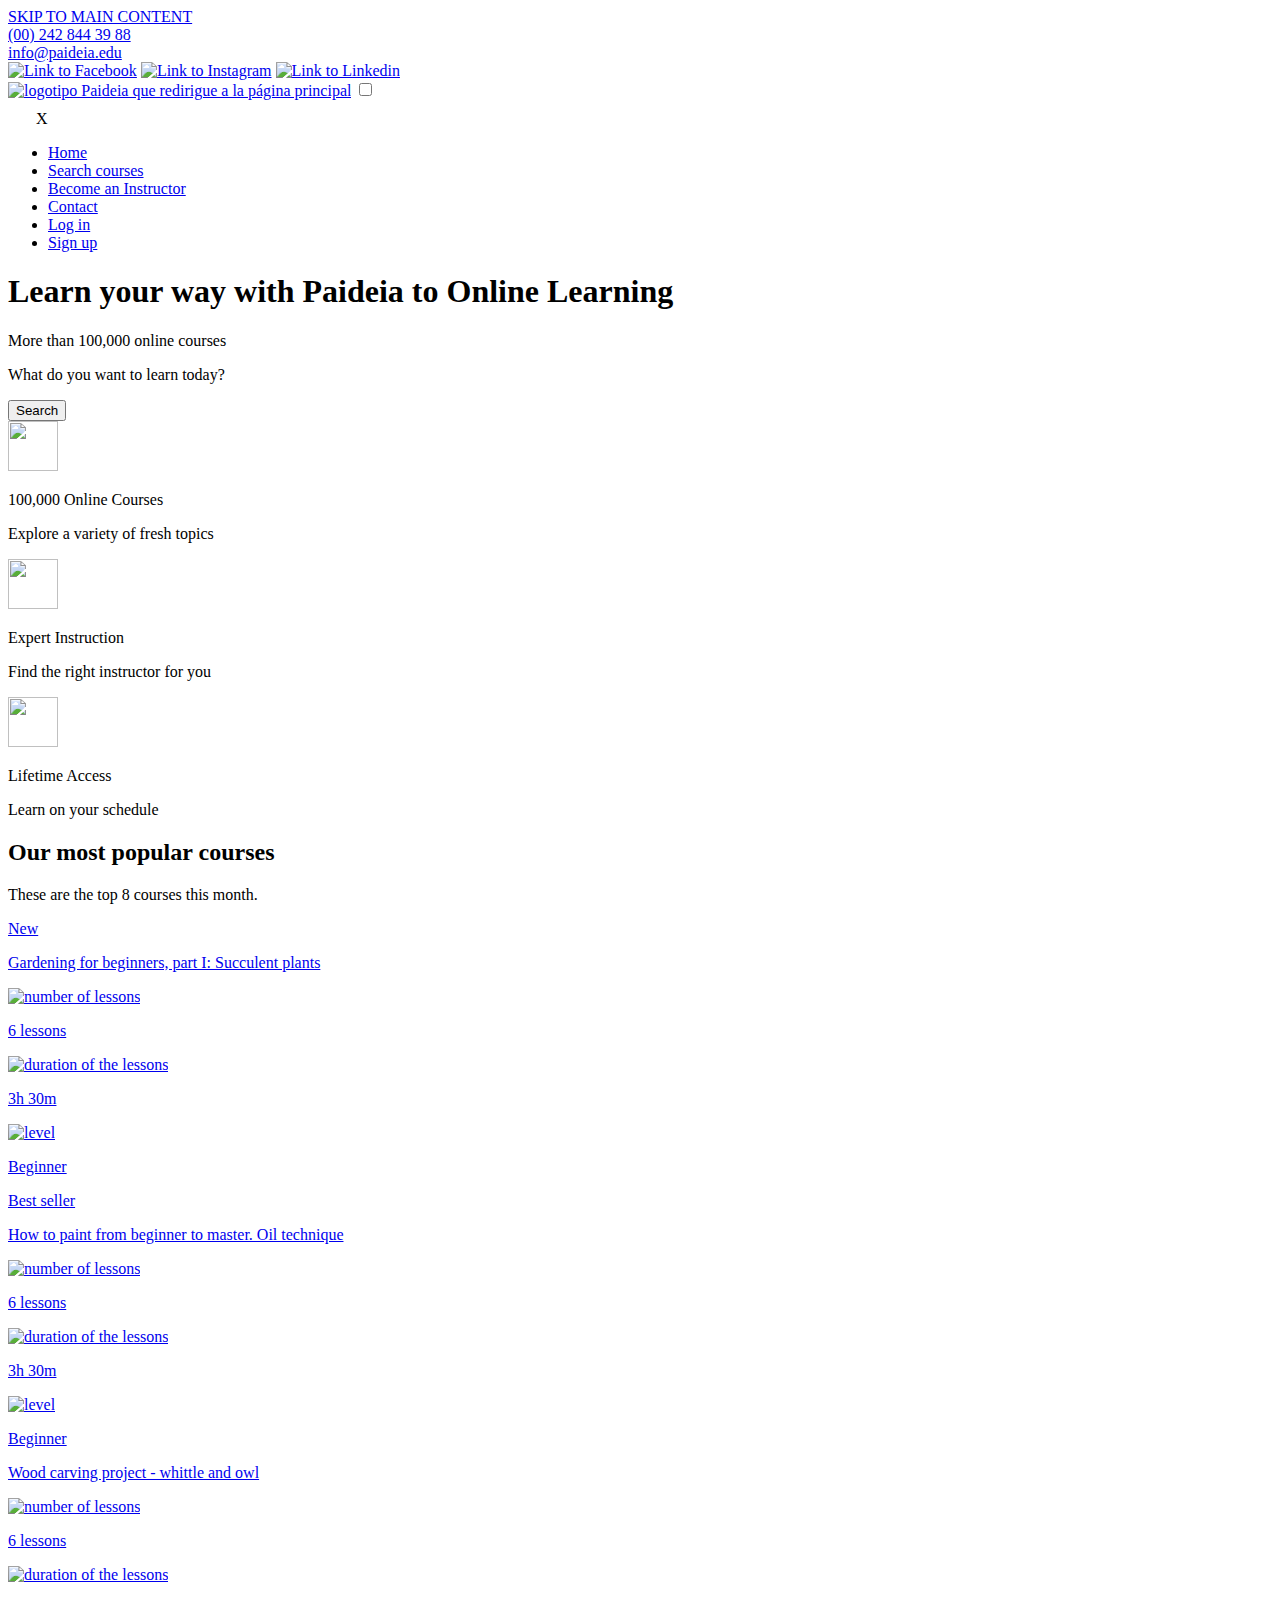
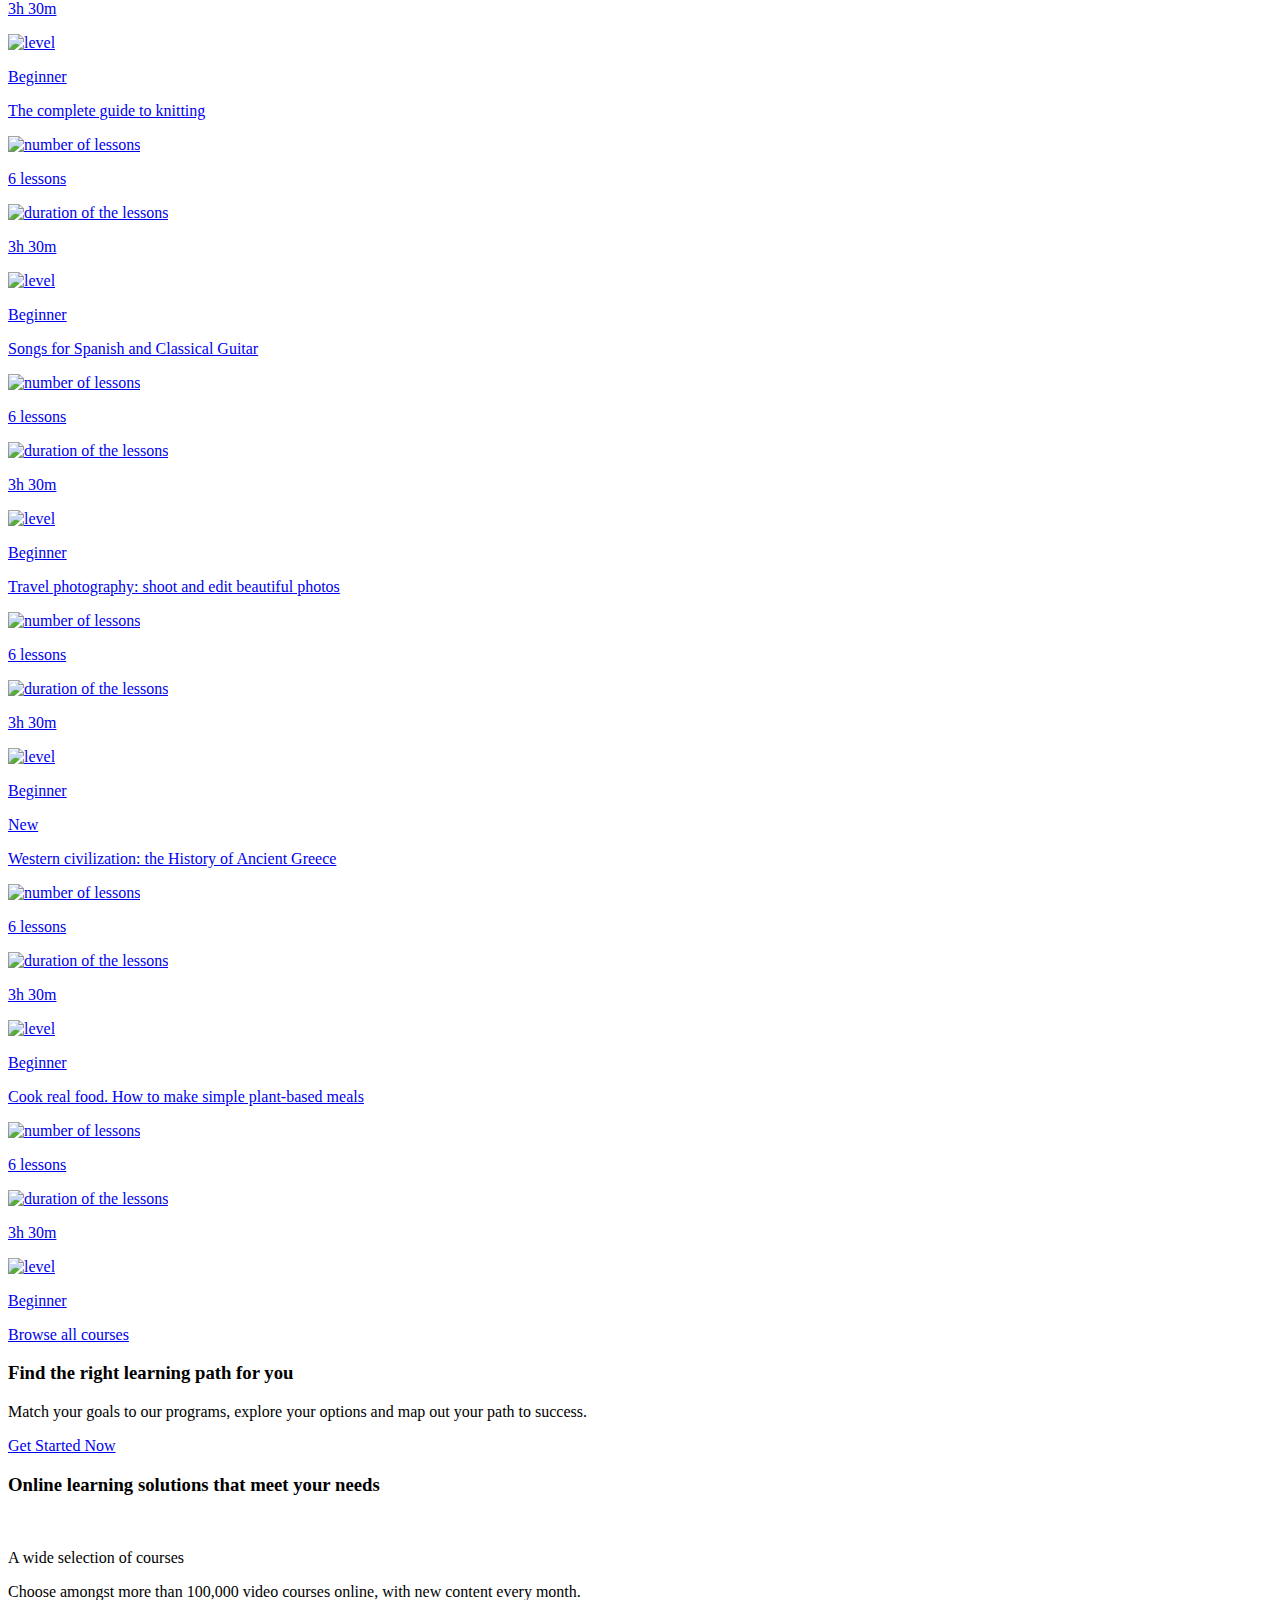
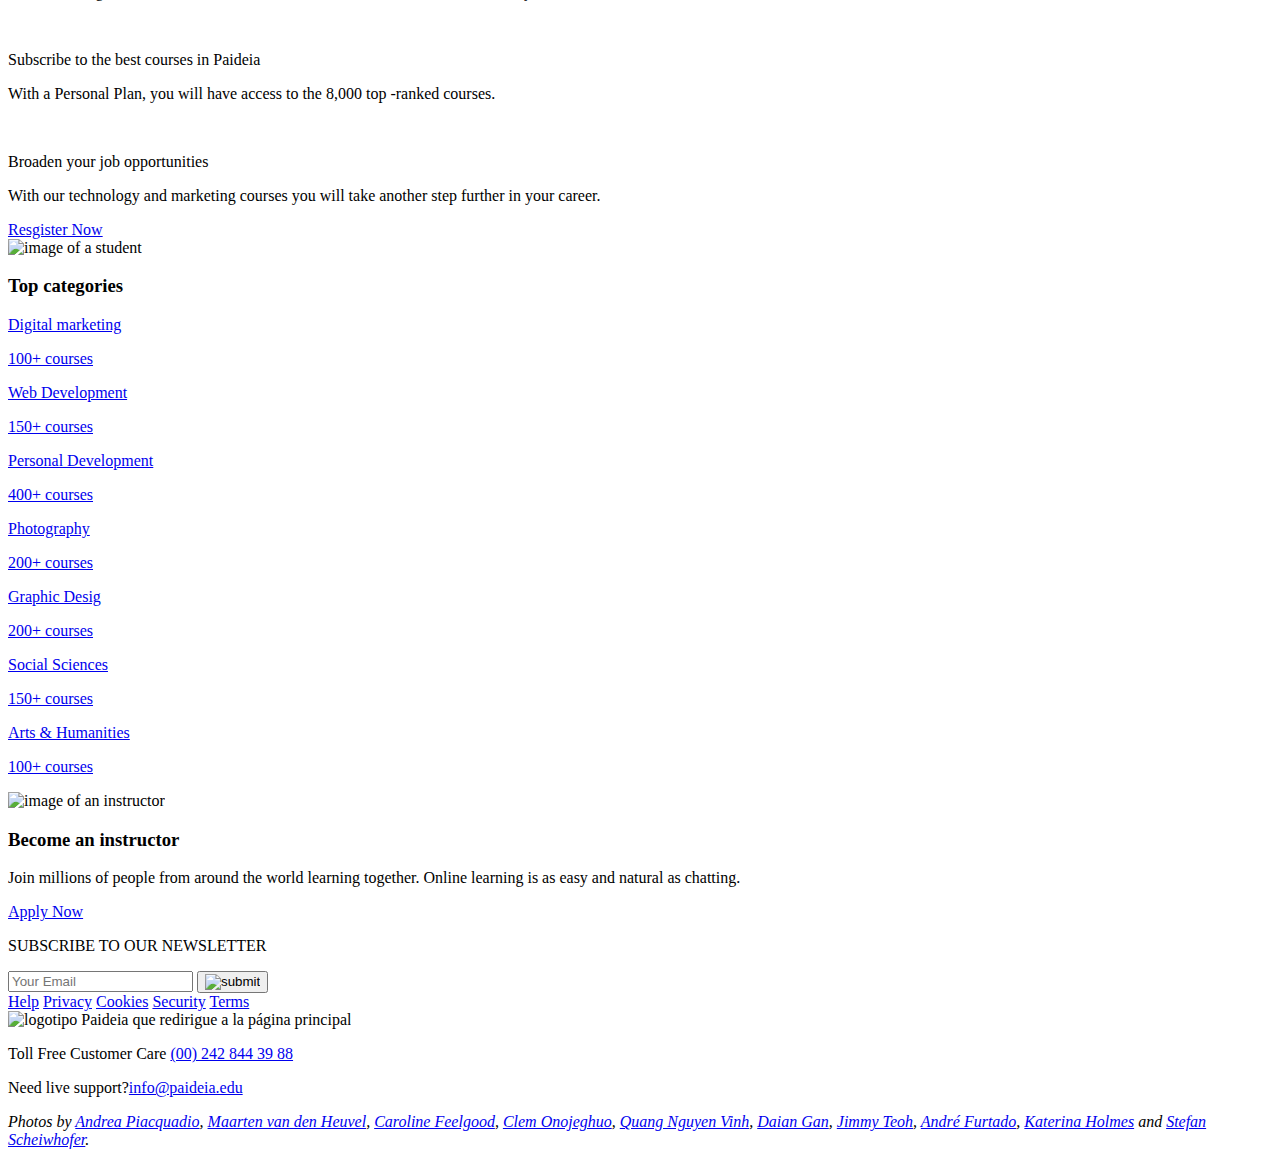
==== index.html @ e2b02cde "Update and rename README.md to index.html" ====
<!DOCTYPE html>
<html lang="en">
<head>
    <meta charset="UTF-8">
    <meta name="viewport" content="width=device-width, initial-scale=1.0">
    <title>Paideia - Online Learning</title>
    <meta name="description" content="Main page of the Paideia website specialized in online learning">
    <meta name="author" content="Edurne Marco García">
    <link rel="preconnect" href="https://fonts.googleapis.com">
    <link rel="preconnect" href="https://fonts.gstatic.com" crossorigin>
    <link href="https://fonts.googleapis.com/css2?family=Montserrat:wght@100..900&display=swap" rel="stylesheet">
    <link rel="preconnect" href="https://fonts.googleapis.com">
    <link rel="preconnect" href="https://fonts.gstatic.com" crossorigin>
    <link href="https://fonts.googleapis.com/css2?family=Satisfy&display=swap" rel="stylesheet">
    <link rel="stylesheet" href="css/estilos.css">
    <link rel="shortcut icon" href="img/favicon.png" type="image/png">
</head>
<body>
    <a class="sr" href="#main">SKIP TO MAIN CONTENT</a>
    <header>
        <div class="contacto">
            <div class="content">
                <div class="datos-contacto">
                    <div class="telefono">
                        <a href="tel:(00)2428443988">(00) 242 844 39 88</a>
                    </div>
                    <div class="email">
                        <a href=mailto:info@paideia.edu>info@paideia.edu</a>
                    </div>
                </div>
                <div class="redes-sociales">
                    <a href="https://www.facebook.com/paideia" target="_blank"><img src="img/facebook.svg" alt="Link to Facebook" style="width:15px;height:15px;"></a>
                    <a href="https://www.instagram.com/@paideia" target="_blank"><img src="img/instagram.svg" alt="Link to Instagram" style="width:15px;height:15px;"></a>
                    <a href=" https://www.linkedin.com/paideia" target="_blank"><img src="img/linkedin.svg" alt="Link to Linkedin" style="width:15px;height:15px;"></a>
                </div>
            </div>
        </div>
        <div class="content">  
            <div class="logo-menu">
                <a href="index.html"><img src="img/logo-paideia.svg" height="100" width="150" alt="logotipo Paideia que redirigue a la página principal"></a>
                <input aria-hidden="true" type="checkbox" id="menustate">
                <nav>
                    <label for="menustate" aria-hidden="true">
                        <span class="open" title="open menu">
                            <a role="button" class="open" href="#menustate">
                                <span></span>
                            </a>
                            <svg width="24px" height="24px" viewBox="0 0 24 24" focusable="false" fill="white">
                                <path d="M21 11h-18c-0.6 0-1 0.4-1 1s0.4 1 1 1h18c0.6 0 1-0.4 1-1s-0.4-1-1-1z"></path>
                                <path d="M3 7h18c0.6 0 1-0.4 1-1s-0.4-1-1-1h-18c-0.6 0-1 0.4-1 1s0.4 1 1 1z"></path>
                                <path d="M21 17h-18c-0.6 0-1 0.4-1 1s0.4 1 1 1h18c0.6 0 1-0.4 1-1s-0.4-1-1-1z"></path>
                            </svg>    
                        </span>
                        <span class="close" title="close menu">X</span>
                        <a role="button" class="close" href="#">
                            <span></span>
                        </a>
                    </label>
                    <ul>
                        <li class="current"><a href="index.html">Home</a></li>
                        <li class="menu"><a href="#">Search courses</a></li>
                        <li class="menu"><a href="become-an-instructor.html">Become an Instructor</a></li>
                        <li class="menu"><a href="contact.html">Contact</a></li>   
                        <li class="menu"><a href="#">Log in</a></li>
                        <li class="sign"><a href="#">Sign up</a></li>
                    </ul>
                </nav>
            </div>
            <div class="header-elements">
                <div class="header-top">
                    <h1>Learn your way with Paideia to <span>Online Learning</span></h1>
                    <p>More than 100,000 online courses</p>
                    <div>
                        <div class="recuadro-busqueda">
                            <p>What do you want to learn today?</p>
                            <button type="submit">Search</button>
                        </div>
                    </div>
                </div>
                <div class="info">
                    <div class="elemento1">
                        <img src="img/online-training.svg" alt="" aria-hidden="true" width="50" height="50">
                        <p class="headline">100,000 Online Courses</p>
                        <p>Explore a variety of fresh topics</p>
                    </div>
                    <div class="elemento2">
                        <img src="img/teacher.svg" alt="" aria-hidden="true" width="50" height="50">
                        <p class="headline">Expert Instruction</p>
                        <p>Find the right instructor for you</p>
                    </div>
                    <div class="elemento3">
                        <img src="img/access.svg" alt="" aria-hidden="true" width="50" height="50">
                        <p class="headline">Lifetime Access</p>
                        <p>Learn on your schedule</p>
                    </div>
                </div>
            </div>
        </div>    
    </header>
    <main id="main">
        <section class="content">
            <h2> Our most popular courses</h2>
            <p> These are the top 8 courses this month.</p>
            <div class="cursos">
                <a href="#" title="link to the course's page"><div class="curso" >
                    <div class="superior" style="background-image: url(img/gardening.jpg)">
                        <span>New</span>
                    </div>
                    
                    <div class="inferior">
                        <p class="tituloCurso">
                            Gardening for beginners, part I: Succulent plants
                        </p>
                        <div class="datosCurso">
                            <img src="img/lessons.svg" alt="number of lessons" width="10" height="10">
                            <p>
                            6 lessons</p>
                            <img src="img/duration.svg" alt="duration of the lessons" width="10" height="10">
                            <p>
                            3h 30m</p>
                            <img src="img/level.svg" alt="level" width="10" height="10">
                            <p>
                            Beginner</p>
                        </div>
                    </div>
                </div></a>
                <a href="#" title="link to the course's page"><div class="curso" >
                    <div class="superior" style="background-image: url(img/painting.jpg)">
                        <span class="best">Best seller</span>
                    </div>
                    <div class="inferior">
                        <p class="tituloCurso">
                            How to paint from beginner to master. Oil technique 
                        </p>
                        <div class="datosCurso">
                            <img src="img/lessons.svg" alt="number of lessons" width="10" height="10">
                            <p>
                            6 lessons</p>
                            <img src="img/duration.svg" alt="duration of the lessons" width="10" height="10">
                            <p>
                            3h 30m</p>
                            <img src="img/level.svg" alt="level" width="10" height="10">
                            <p>
                            Beginner</p>
                        </div>
                    </div>
                </div></a>
                <a href="#" title="link to the course's page"><div class="curso" >
                    <div class="superior" style="background-image: url(img/wood-carving.jpg)">
                    </div>
                    <div class="inferior">
                        <p class="tituloCurso">
                            Wood carving project - whittle and owl
                        </p>
                        <div class="datosCurso">
                            <img src="img/lessons.svg" alt="number of lessons" width="10" height="10">
                            <p>
                            6 lessons</p>
                            <img src="img/duration.svg" alt="duration of the lessons" width="10" height="10">
                            <p>
                            3h 30m</p>
                            <img src="img/level.svg" alt="level" width="10" height="10">
                            <p>
                            Beginner</p>
                        </div>
                    </div>
                </div></a>
                <a href="#" title="link to the course's page"><div class="curso" >
                    <div class="superior" style="background-image: url(img/knitting.jpg)">
                    </div>
                    <div class="inferior">
                        <p class="tituloCurso">
                            The complete guide to knitting
                        </p>
                        <div class="datosCurso">
                            <img src="img/lessons.svg" alt="number of lessons" width="10" height="10">
                            <p>
                            6 lessons</p>
                            <img src="img/duration.svg" alt="duration of the lessons" width="10" height="10">
                            <p>
                            3h 30m</p>
                            <img src="img/level.svg" alt="level" width="10" height="10">
                            <p>
                            Beginner</p>
                        </div>
                    </div>
                </div></a>
                <a href="#" title="link to the course's page"><div class="curso" >
                    <div class="superior" style="background-image: url(img/guitar.jpg)">
                    </div>
                    <div class="inferior">
                        <p class="tituloCurso">
                            Songs for Spanish and Classical Guitar
                        </p>
                        <div class="datosCurso">
                            <img src="img/lessons.svg" alt="number of lessons" width="10" height="10">
                            <p>
                            6 lessons</p>
                            <img src="img/duration.svg" alt="duration of the lessons" width="10" height="10">
                            <p>
                            3h 30m</p>
                            <img src="img/level.svg" alt="level" width="10" height="10">
                            <p>
                            Beginner</p>
                        </div>
                    </div>
                </div></a>
                <a href="#" title="link to the course's page"><div class="curso" >
                    <div class="superior" style="background-image: url(img/photography.jpg)">
                    </div>
                    <div class="inferior">
                        <p class="tituloCurso">
                            Travel photography: shoot and edit beautiful photos
                        </p>
                        <div class="datosCurso">
                            <img src="img/lessons.svg" alt="number of lessons" width="10" height="10">
                            <p>
                            6 lessons</p>
                            <img src="img/duration.svg" alt="duration of the lessons" width="10" height="10">
                            <p>
                            3h 30m</p>
                            <img src="img/level.svg" alt="level" width="10" height="10">
                            <p>
                            Beginner</p>
                        </div>
                    </div>
                </div></a>
                <a href="#" title="link to the course's page"><div class="curso" >
                    <div class="superior" style="background-image: url(img/ancient-history.jpg)">
                        <span>New</span>
                    </div>
                    <div class="inferior">
                        <p class="tituloCurso">
                            Western civilization: the History of Ancient Greece
                        </p>
                        <div class="datosCurso">
                            <img src="img/lessons.svg" alt="number of lessons" width="10" height="10">
                            <p>
                            6 lessons</p>
                            <img src="img/duration.svg" alt="duration of the lessons" width="10" height="10">
                            <p>
                            3h 30m</p>
                            <img src="img/level.svg" alt="level" width="10" height="10">
                            <p>
                            Beginner</p>
                        </div>
                    </div>
                </div></a>
                <a href="#" title="link to the course's page"><div class="curso" >
                    <div class="superior" style="background-image: url(img/healthy-cooking.jpg)">
                    </div>
                    <div class="inferior">
                        <p class="tituloCurso">
                            Cook real food. How to make simple plant-based meals
                        </p>
                        <div class="datosCurso">
                            <img src="img/lessons.svg" alt="number of lessons" width="10" height="10">
                            <p>
                            6 lessons</p>
                            <img src="img/duration.svg" alt="duration of the lessons" width="10" height="10">
                            <p>
                            3h 30m</p>
                            <img src="img/level.svg" alt="level" width="10" height="10">
                            <p>
                            Beginner</p>
                        </div>
                    </div>
                </div></a>
            </div>
            <div class="center">
                <a href="#">Browse all courses</a>
            </div>
        </section>
        <section class="section-texto">
            <div class="content texto-content">
                <h3>Find the right learning path for you</h3>
                <p>Match your goals to our programs, explore your options and map out your path to success.</p>
                <div class="center">
                    <a href="#">Get Started Now</a>
                </div>
            </div>
        </section>
        <section class="section-learning">
            <div class="content learning-content"> 
                <div class="izquierda">
                    <h3>Online learning solutions that meet your needs</h3>
                    <div class="textos">
                        <div class="elemento">
                            <div class="element1">
                                <img src="img/leadership.svg" alt="" aria-hidden="true">  
                            </div>
                            <div>
                                <p class="titulo">A wide selection of courses</p>
                                <p class="texto">Choose amongst more than 100,000 video courses online, with new content every month.</p>
                            </div>
                        </div>
                        <div class="elemento">
                            <div class="element2">
                                <img src="img/promotion.svg" alt="" aria-hidden="true">
                            </div>
                            <div>
                                <p class="titulo">Subscribe to the best courses in Paideia</p>
                                <p class="texto">With a Personal Plan, you will have access to the 8,000 top -ranked courses.</p>
                            </div>
                        </div>
                        <div class="elemento">
                            <div class="element3">
                                <img src="img/rocket.svg" alt="" aria-hidden="true"> 
                            </div>
                            <div>
                                <p class="titulo">Broaden your job opportunities</p>
                                <p class="texto">With our technology and marketing courses you will take another step further in your career.</p>
                            </div>
                        </div>
                    </div>
                    <div class="left">
                        <a href="#">Resgister Now</a>
                    </div>
                </div>
                <div class="derecha">
                    <img src="img/student.jpg" alt="image of a student" aria-hidden="true" width="520" height="600">
                </div>
            </div>
        </section>
        <section class="section-category">
            <div class="content category-content">
                <h3>Top categories</h3>
                <div class="categories">
                    <a href="#" title="link to the gategory's page" class="category">
                        <div>
                            <p class="title">Digital marketing</p>
                            <p>100+ courses</p>
                        </div>
                    </a>
                    <a href="#" title="link to the gategory's page" class="category">
                        <div>
                            <p class="title">Web Development</p>
                            <p>150+ courses</p>
                        </div>
                    </a>
                    <a href="#" title="link to the gategory's page" class="category big">
                        <div>
                            <p class="title">Personal Development</p>
                            <p>400+ courses</p>
                        </div>
                    </a>
                    <a href="#" title="link to the gategory's page" class="category">
                        <div>
                            <p class="title">Photography</p>
                            <p>200+ courses</p>
                        </div>
                    </a>
                    <a href="#" title="link to the gategory's page" class="category">
                        <div>
                            <p class="title">Graphic Desig</p>
                            <p>200+ courses</p>
                        </div>
                    </a>
                    <a href="#" title="link to the gategory's page" class="category">
                        <div>
                            <p class="title">Social Sciences</p>
                            <p>150+ courses</p>
                        </div>
                    </a>
                    <a href="#" title="link to the gategory's page" class="category">
                        <div>
                            <p class="title">Arts & Humanities</p>
                            <p>100+ courses</p>
                        </div>
                    </a>
            </div>
        </div>
        </section>
        <section class="section-instructor">
            <div class="content instructor-content">
                <div class="izquierda">
                    <img src="img/instructor.jpg" alt="image of an instructor" aria-hidden="true" width="520" height="375">
                </div>
                <div class="derecha">
                    <h3>Become an instructor</h3>
                    <p>Join millions of people from around the world learning together. Online learning is as easy and natural as chatting.</p>
                    <div class="right">
                        <a href="#">Apply Now</a>
                    </div>
                </div>
            </div>
        </section>
    </main>
    <footer>
        <div class="section-footer">
            <div class="content content-footer">
                <div class="footer-area">
                    <div class="suscribe">
                        <p>SUBSCRIBE TO OUR NEWSLETTER</p>
                        <form action="#" method="post">
                            <input type="email" class="email" placeholder="Your Email">
                            <button class="submit"><img src="img/arrow.-right.svg" title="submit"></button>
                        </form>
                        <div class="enlaces">
                            <a href="#">Help</a>
                            <a href="#">Privacy</a>
                            <a href="#">Cookies</a>
                            <a href="#">Security</a>
                            <a href="#">Terms</a>
                        </div>
                    </div>
                    <div class="logo">
                        <img src="img/logo-paideia.svg" height="50" width="150" alt="logotipo Paideia que redirigue a la página principal">
                        <p>Toll Free Customer Care <a href="tel:(00)2428443988">(00) 242 844 39 88</a></p>
                        <p>Need live support?<a href=mailto:info@paideia.edu>info@paideia.edu</a></p>
                    </div>
                </div>
                <div class="copyright">
                    <cite>Photos by <a href="https://www.pexels.com/es-es/foto/feliz-mujer-etnica-sentada-a-la-mesa-con-el-portatil-3769021/" target="_blank">Andrea Piacquadio</a>, 
                        <a href="https://www.pexels.com/es-es/foto/persona-sosteniendo-vegetales-en-rodajas-2284166/" target="_blank">Maarten van den Heuvel</a>, 
                        <a href="https://www.pexels.com/es-es/foto/foto-de-persona-sosteniendo-rollo-de-hilo-marron-3654772/" target="_blank">Caroline Feelgood</a>, 
                        <a href="https://www.pexels.com/es-es/foto/triturar-madera-marron-175709/" target="_blank">Clem Onojeghuo</a>, 
                        <a href="https://www.pexels.com/es-es/foto/plantas-suculentas-verdes-y-moradas-2132240/" target="_blank">Quang Nguyen Vinh</a>, 
                        <a href="https://www.pexels.com/es-es/foto/fotografia-de-foco-superficial-de-pincel-102127/" target="_blank">Daian Gan</a>, 
                        <a href="https://www.pexels.com/es-es/foto/templo-griego-antiguo-951531/" target="_blank">Jimmy Teoh</a>, 
                        <a href="https://www.pexels.com/es-es/foto/fotografia-de-enfoque-selectivo-de-mujer-sosteniendo-camara-reflex-digital-1264210/" target="_blank">André Furtado</a>, 
                        <a href="https://www.pexels.com/es-es/foto/hombre-en-chaqueta-de-traje-marron-con-anteojos-con-marco-negro-5212317/" target="_blank">Katerina Holmes</a> and 
                        <a href="https://www.pexels.com/es-es/foto/feliz-mujer-negra-usando-laptop-para-trabajo-en-linea-5905713/" target="_blank">Stefan Scheiwhofer</a>. 

                    </cite>
                </div>
            </div>
        </div>
    </footer>
</body>
</html>
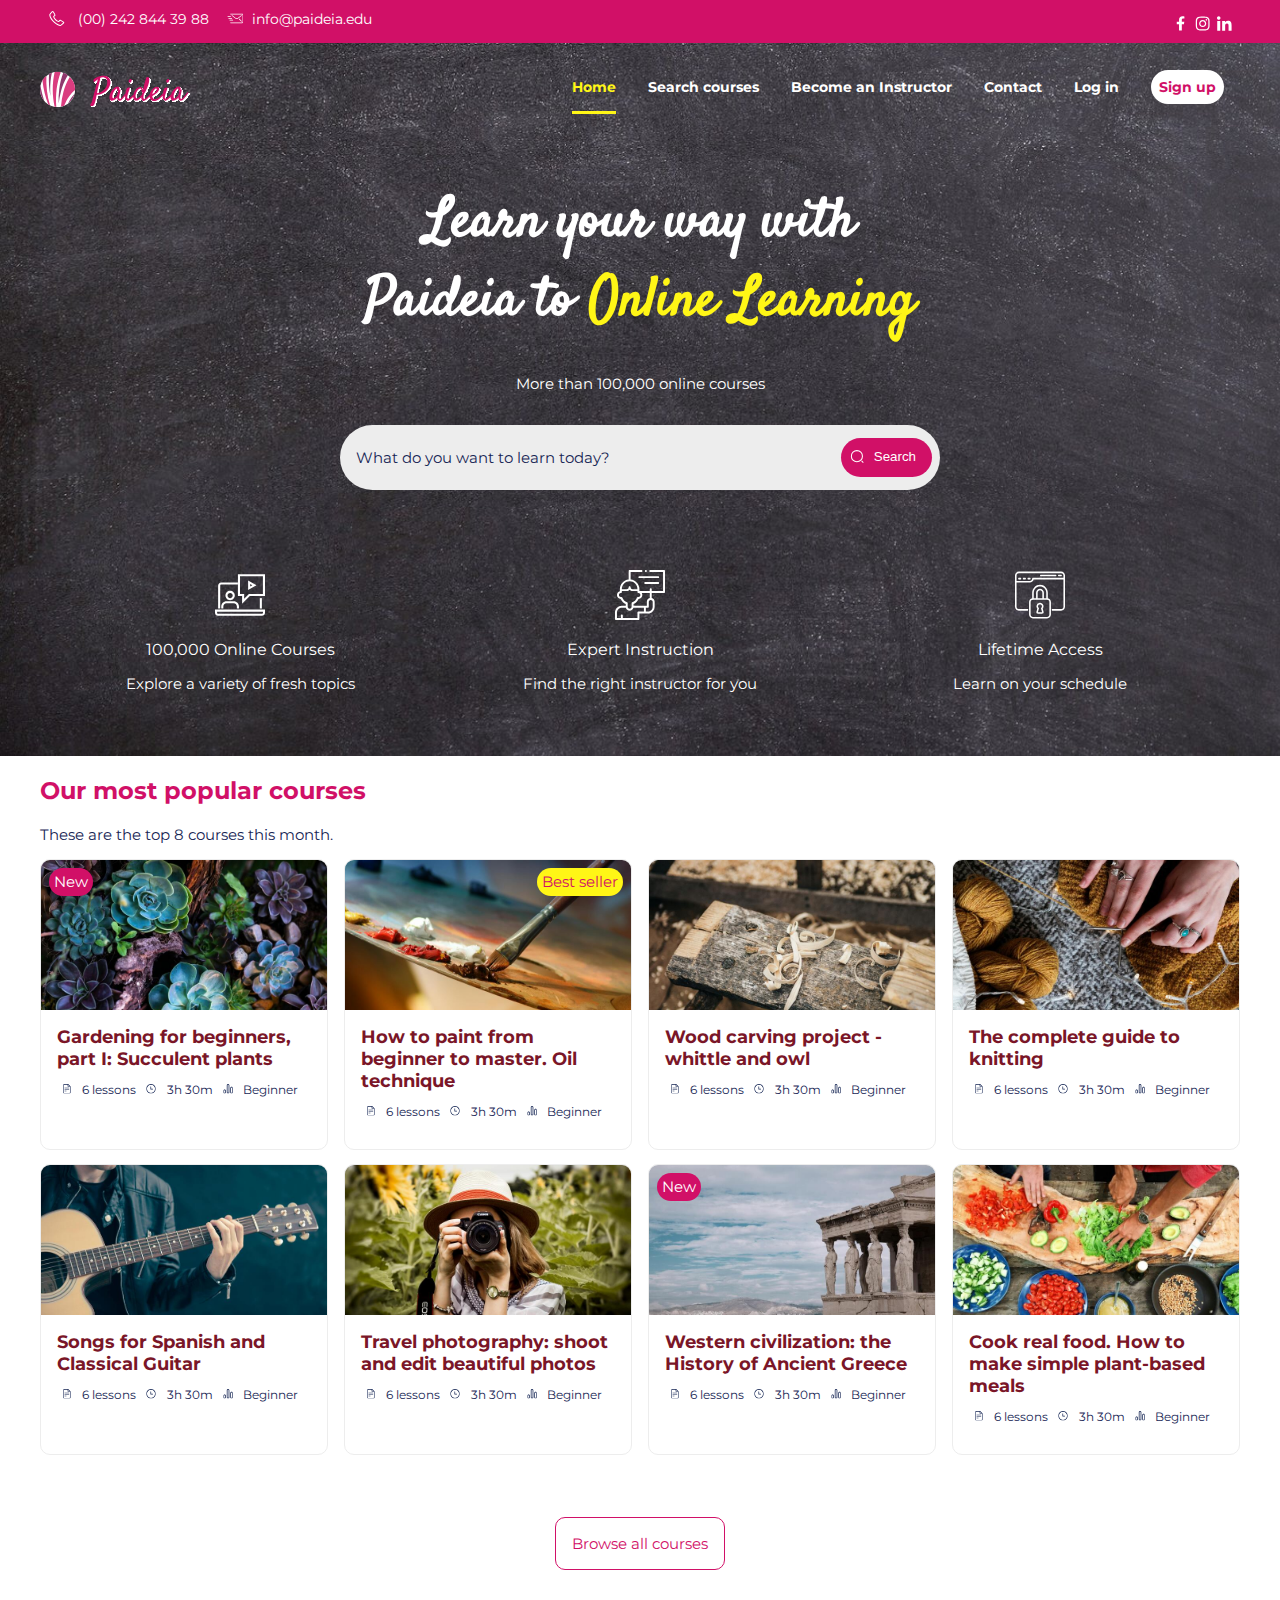
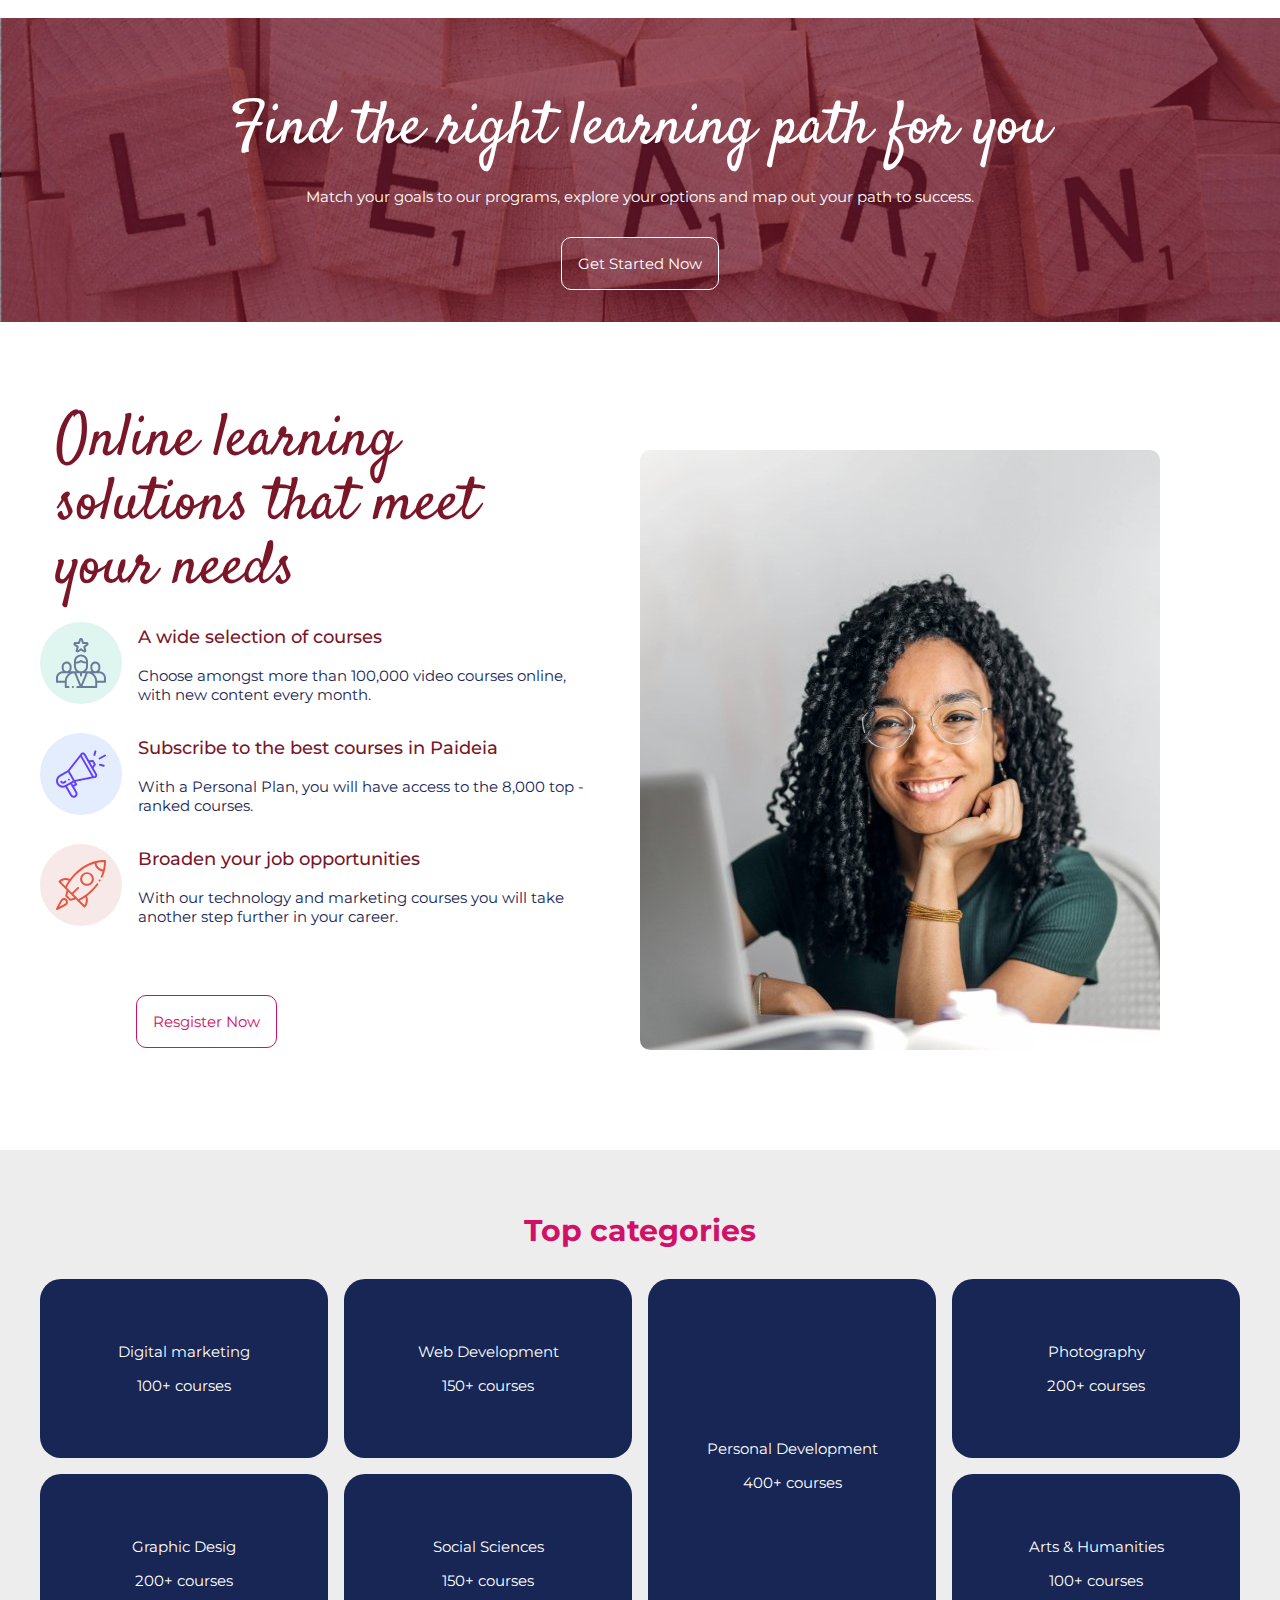
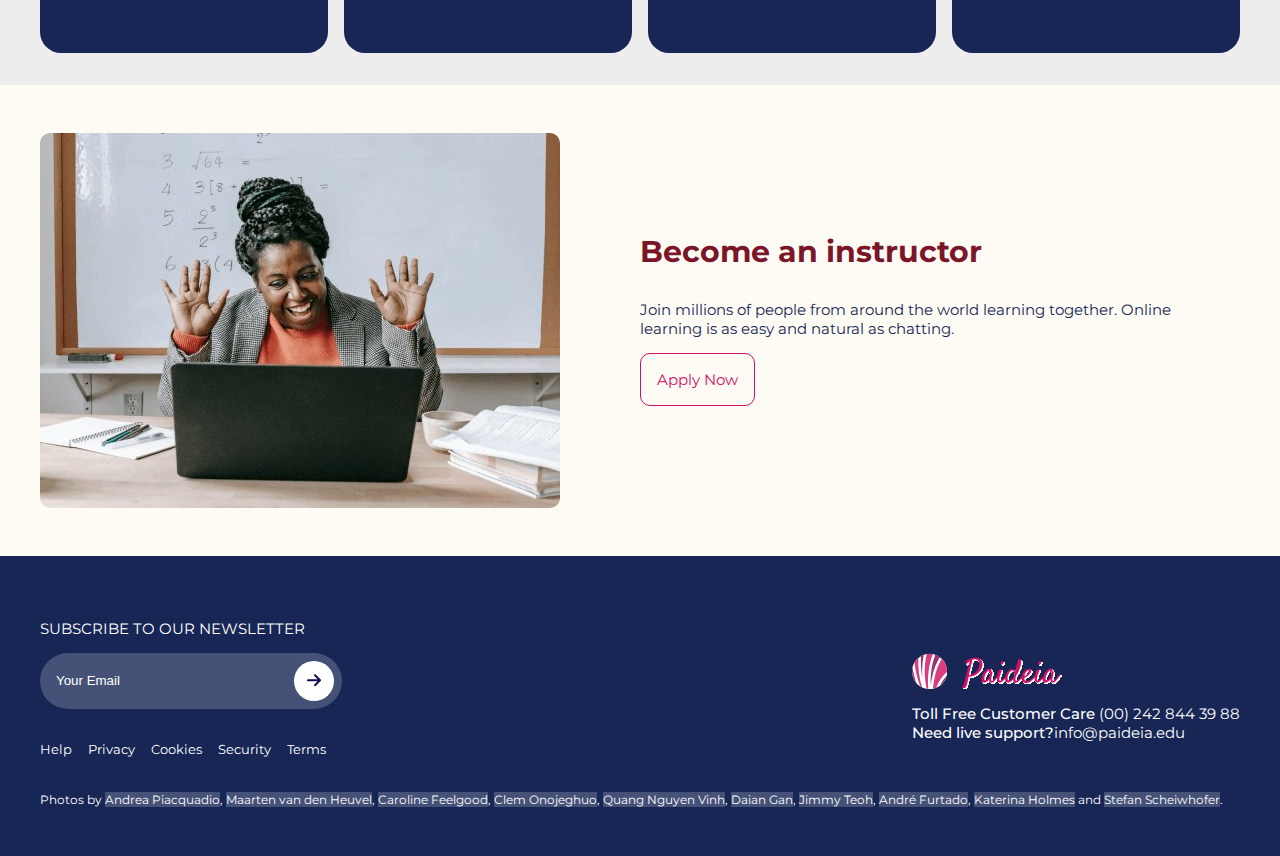
==== commit 1bfcc25c: "Update index.html" ====
--- a/index.html
+++ b/index.html
@@ -29,9 +29,9 @@
                     </div>
                 </div>
                 <div class="redes-sociales">
-                    <a href="https://www.facebook.com/paideia" target="_blank"><img src="img/facebook.svg" alt="Link to Facebook" style="width:15px;height:15px;"></a>
-                    <a href="https://www.instagram.com/@paideia" target="_blank"><img src="img/instagram.svg" alt="Link to Instagram" style="width:15px;height:15px;"></a>
-                    <a href=" https://www.linkedin.com/paideia" target="_blank"><img src="img/linkedin.svg" alt="Link to Linkedin" style="width:15px;height:15px;"></a>
+                    <a href="https://www.facebook.com/paideia" target="_blank"><img src="img/facebook.svg" alt="Link to Facebook" width="15" height="15"></a>
+                    <a href="https://www.instagram.com/@paideia" target="_blank"><img src="img/instagram.svg" alt="Link to Instagram" width="15" height="15"></a>
+                    <a href=" https://www.linkedin.com/paideia" target="_blank"><img src="img/linkedin.svg" alt="Link to Linkedin" width="15" height="15"></a>
                 </div>
             </div>
         </div>
--- a/css/estilos.css
+++ b/css/estilos.css
@@ -0,0 +1,1145 @@
+/* Edurne Marco Garcia */
+
+/* Montserrat typography */
+
+.montserrat-regular {
+  font-family: "Montserrat", sans-serif;
+  font-weight: 400;
+  font-style: normal;
+}
+.montserrat-semibold {
+    font-family: "Montserrat", sans-serif;
+    font-weight: 500;
+    font-style: normal;
+}
+.montserrat-bold {
+    font-family: "Montserrat", sans-serif;
+    font-weight: 700;
+    font-style: normal;
+}
+
+/* Satisfy typography */
+
+.satisfy-regular {
+    font-family: "Satisfy", cursive;
+    font-weight: 400;
+    font-style: normal;
+  }
+
+/* General styles */
+
+
+body {
+    font-family: "Montserrat", Arial, Helvetica, sans-serif;
+    font-size: 15px;
+    font-weight: 400;
+    width: 100%;
+    margin: 0;
+    color: #172655;
+} 
+
+/* Mobile styles */
+
+/* INDEX */
+
+/* Header */
+.sr {
+    position:absolute;
+    height:1px;    
+    width:1px;    
+    overflow:hidden;    
+    clip:rect(1px, 1px, 1px, 1px);
+}
+.sr:focus {
+    height:auto;
+    border: 1px solid white;
+    border:10px solid #182454;
+    width:15rem;
+    text-align:center;
+    bottom:15rem;  
+    left:50%;
+    transform: translateX(-50%);
+    background-color:#D11067;
+    color:white;
+    padding:1rem 3rem;
+    font-size:1.1rem;
+    display:block;
+    overflow:visible;
+    clip:auto;
+    z-index:10;
+}
+
+.telefono:before {
+    content: url("../img/phone.svg");
+    transform: scale(0.8);
+    padding-right: 0.5rem;
+    display: inline-block;
+    vertical-align: middle;
+}
+.email:before{
+    content: url("../img/mail.svg");
+    transform: scale(0.8);
+    padding-right: 0.2rem;
+    display: inline-block;
+    vertical-align: middle;
+}
+.contacto {
+    background-color: #D11067;
+    display: flex;
+    text-align: center;
+    margin: auto;
+    padding: 0.5rem;
+}
+.datos-contacto{
+    display: inline-flex;
+    gap: 1rem;
+}
+.datos-contacto a{
+    font-size: 14px;
+}
+#menustate, nav ul, nav .close {
+    display: none;
+}
+:is(#menustate:checked, #menustate:target) ~ nav {
+    display: flex;
+    flex-direction: row-reverse;
+    justify-content: space-between;
+    background-color: black;
+    height: 100vh;
+    color: white;
+    position: absolute;
+    left: 0;
+    top: 0;
+    right: 0;
+    text-align: left;
+    padding-top: 5rem;
+    padding-inline: 2rem;
+    z-index: 1;
+}
+:is(#menustate:checked, #menustate:target) ~ nav :is(.close){
+    display: block;
+    font-size: 30px;
+}
+:is(#menustate:checked, #menustate:target) ~ nav :is(ul){
+    display: block;
+}
+:is(#menustate:checked, #menustate:target) ~ nav .open{
+    display: none;
+}
+nav li a:hover{
+    color:#FFF616;
+}
+nav ul{
+    list-style-type: none;
+    line-height: 2rem;
+    margin-top: 0;
+}
+nav li{
+    font-weight: 500;
+}
+a{
+    color: white;
+    text-decoration: none;
+}
+header{
+    background-image: url("../img/blackboard.jpg");
+    background-repeat: no-repeat;
+    background-size: cover;
+    min-width: 100px;
+    min-height: 50px;
+    color: white;
+}
+.content{
+    width:94%;
+    max-width:1200px;
+    margin:0 auto;
+}
+.logo-menu{
+    display: flex;
+    justify-content: space-between;
+    align-items: center;
+}
+.redes-sociales a{
+    padding: 0.1rem;
+}
+nav{
+    font-size: 1rem;
+    color: white;
+    text-align: right;
+}
+.header-elements{
+    align-items: center;
+    text-align: center;
+}
+h1{
+    font-family: "Satisfy";
+    margin-bottom: 2rem;
+    font-size:45px;
+}
+h1 span{
+    color:#FFF616
+}
+.recuadro-busqueda{
+    background-color: #EDEDED;
+    border-radius: 35px;
+    flex: 0 0 100%;
+    display: flex;
+    justify-content: space-between;
+    color: #172655;
+    align-items: center;
+    padding: 0.5rem 0rem 0.5rem 1rem;
+    margin-top: 2rem;
+    margin-bottom: 3rem;
+}
+.header-top {
+    max-width: 600px;
+    margin: 0 auto;
+}
+.recuadro-busqueda button{
+    background-color: #D11067;
+    border-radius: 21px;
+    padding: 0.5rem 1rem 0.5rem 0.3rem;
+    color: white;
+    border:none;
+    box-shadow: none;
+    position: relative;
+    right:8px;
+}
+.recuadro-busqueda button:hover {
+    background-color: #172655;
+}
+
+.recuadro-busqueda button:before{
+    content: url("../img/search.svg");
+    transform: scale(0.7);
+    padding-right: 0.5rem;
+    color: white;
+    display: inline-block;
+    vertical-align: middle;
+}
+.info{
+    display: flex;
+    flex-wrap: wrap;
+    align-items: center;
+    justify-content: space-around;
+    margin-top: 5rem;   
+}
+.elemento1, .elemento2, .elemento3 {
+    flex: 1 200px;
+    margin-bottom: 3rem;
+}
+.headline {
+    font-size: 1rem;
+    margin-bottom: 0.8rem;
+}
+
+/* Courses */
+h2{
+    font-size: 1.5rem;
+    color: #D11067;
+}
+.cursos{
+    display: grid;
+    grid-template-columns: 1fr;
+    grid-template-rows: repeat(7, 1fr);
+    grid-column-gap: 16px;
+    grid-row-gap: 16px;
+    align-items: center;
+    margin-bottom: 3rem;
+}
+.cursos a{
+    height: 100%;
+}
+.curso{
+    border-radius: 10px;
+    border:  #EDEDED solid 0.2px;
+    overflow: hidden;
+    height: 100%;
+}
+.curso:hover{
+    border:#172655 solid 0.2px;
+    box-shadow: 3px 3px 5px rgba(0,0,0,0.5);
+    transform: scale(1.1);
+}
+.superior {
+    background-size: cover;
+    min-height: 150px;
+    position: relative;
+    background-repeat: no-repeat;
+}
+.superior span {
+    background-color: #D11067;
+    border-radius: 21px;
+    color: white;
+    padding: 0.3rem;
+    position: absolute;
+    left: 0.5rem;
+    top: 0.5rem;
+}
+.superior span.best {
+    background-color: #FFF616;
+    border-radius: 21px;
+    color: #D11067;
+    padding: 0.3rem;
+    position: absolute;
+    margin-right: 0;
+    top: 0.5rem;
+    right: 0.5rem;
+    left: auto;
+}
+.inferior{
+    color: #172655;
+    padding: 1rem;
+}
+.tituloCurso{
+    margin-bottom: 0;
+    font-size: 18px;
+    color: #7A1628;
+    font-weight: 700;
+    margin: 0;
+}
+.datosCurso{
+    display: flex;
+    justify-content: space-around;
+    padding-right: 0.5rem;
+    align-items: center;
+    font-size: 12px;
+}
+.center{
+    text-align: center;
+    display: flex;
+    justify-content: center;
+
+} 
+.center a, .left a, .right a, .apply a{
+    color:  #D11067;
+    background-color: transparent;
+    border:  #D11067 solid 0.2px;
+    margin: auto;
+    padding: 1rem;
+    border-radius: 10px;
+    margin-top: 1rem;
+}
+.center a:hover, .left a:hover, .right a:hover, .apply a:hover{
+    background-color:  #D11067;
+    color:  white;
+} 
+
+/* Learning path */
+
+.section-texto {
+    background-image: url("../img/learn-path.jpg");
+    background-size: cover;
+    background-repeat: no-repeat;
+}
+.texto-content{
+    margin-top: 3rem;
+    padding-top: 0.5rem;
+    padding-bottom: 2rem;
+    text-align: center;
+    color: white
+} 
+.texto-content h3{
+    font-family: "Satisfy", cursive;
+    font-size: 40px;
+    margin-bottom: 0;
+    font-weight: 400;
+    color: white;
+}
+.texto-content a{
+    color:  white;
+    background-color: transparent;
+    border:  white solid 0.2px;
+}
+.texto-content a:hover {
+    color:#FFF616;
+    border:#FFF616 solid 0.2px;
+    background-color: transparent;    
+}
+
+/* Learning */
+.learning-content{
+    display: flex;
+    flex-direction: column;
+}
+.learning-content .izquierda .elemento{
+    display: flex;
+    flex-direction: row;
+}
+.elemento img{
+    align-items: center;
+}
+.element1{
+    background-color: #DEF5F0;
+    border-radius: 50%;
+    display: flex;
+    padding: 1rem;
+    margin-right: 1rem;
+    width: 50px;
+    height: 50px;
+}
+.element2{
+    background-color: #E3EDFD;
+    border-radius: 50%;
+    display: flex;
+    padding: 1rem;
+    margin-right: 1rem;
+    width: 50px;
+    height: 50px;
+}
+.element3{
+    background-color: #F7E9E7;
+    border-radius: 50%;
+    display: flex;
+    padding: 1rem;
+    margin-right: 1rem;
+    width: 50px;
+    height: 50px;
+}
+.learning-content{
+    padding-top: 5rem;
+}
+.izquierda {
+    display: flex;
+    flex-direction: column;
+    justify-content: space-evenly;
+    padding-bottom: 4rem;
+}
+.izquierda h3{
+    font-family: "Satisfy", cursive;
+    font-size: 40px;
+    margin-bottom: 0;
+    margin-top: 0;
+    color: #7A1628;
+    font-weight: 400;
+    line-height: 3rem;
+    margin-left: 1rem;
+}
+.learning-content .derecha{
+    align-self: center;
+}
+.derecha img {
+    border-radius: 10px;
+    max-width: 520px;
+    max-height: 600px;
+    width: 100%;
+    height: 100%;
+}
+.derecha {
+    object-fit: contain;
+    padding-bottom: 3rem;
+}
+p.titulo{
+    font-size: 18px;
+    color: #7A1628;
+    font-weight: 500;
+}
+.left {
+    margin-left: 6rem;
+    margin-top: 4rem;
+} 
+
+/* Categories */
+
+.section-category {
+    background-color: #EDEDED;
+    margin-top: 3rem;
+    padding-top: 2rem;
+    padding-bottom: 2rem;
+} 
+.category-content h3{
+    text-align: center;
+    color: #D11067;
+    font-size: 30px;
+}
+.category-content .categories{
+    display: grid;
+    grid-template-columns: 1fr;
+    grid-template-rows: repeat(7, 1fr);
+    grid-column-gap: 16px;
+    grid-row-gap: 16px;
+}
+.category-content .categories .category{
+    background-color:#172655;
+    color: white;
+    text-align: center;
+    padding: 3rem;
+    border-radius: 21px;
+    display: flex;
+    justify-content: center;
+    align-items: center;
+}
+.category-content .categories .category:hover {
+    background-color:#D11067;
+}
+.right {
+    margin-top: 2rem;
+}
+
+/* Become an instructor */
+.section-instructor {
+    background-color: #FEFBF4;
+}
+.instructor-content{
+    display: flex;
+    flex-direction: column;
+    align-items: center;
+}
+.instructor-content img {
+    border-radius: 10px;
+    max-width: 520px;
+    max-height: 375px;
+    width: 100%;
+    height: 100%;
+}
+.instructor-content .izquierda {
+    object-fit: contain;
+    padding-top: 3rem;
+    padding-bottom: 0;
+}
+.instructor-content h3{
+    font-size: 30px;
+    color: #7A1628;
+}
+.learning-content .izquierda .elemento{
+    display: flex;
+    flex-direction: row;
+    align-items: center;
+}
+
+/* Footer */
+.section-footer {
+    background-color:#172655;
+}
+.content-footer{
+    color: white;
+    padding-top: 3rem;
+    padding-bottom: 3rem;
+}
+.content-footer .footer-area{
+    display: flex;
+    flex-direction: column;
+    flex-flow: column-reverse;
+}
+.content-footer a{
+    color: white;
+    text-decoration: none;
+}
+.content-footer a:hover{
+    text-decoration: underline;
+}
+.content-footer form{
+    background-color: #FFFFFF33;
+    padding: .5rem;
+    border-radius: 40px;
+    display: flex;
+    justify-content: space-between;
+}
+.content-footer form input.email{
+    background-color: transparent;
+    border: none;
+    color: white;
+    margin: 0;
+}
+.content-footer form input.email:focus-visible{
+    outline: none;
+}
+.content-footer form input.email::placeholder{
+    color: white;
+}
+.content-footer form button{
+    background-color: white;
+    border: none;
+    border-radius: 50%;
+    width: 40px;
+    height: 40px;
+    padding-top: 0.2rem;
+}
+.content-footer form button:hover{
+    background-color:#D11067;
+}
+.content-footer form button:hover img{
+    filter:brightness(100);
+}
+.enlaces{
+    margin-top: 2rem;
+    display: inline-flex;
+    margin-bottom: 2rem;
+}
+.enlaces a{
+    padding-right: 1rem;
+}
+cite a {
+    background-color: #FFFFFF33;
+}
+.copyright cite{
+    font-style: normal;
+    font-size: 12px;
+}
+.enlaces a{
+    font-size: 13px;
+}
+.logo p{
+    margin: 0;
+    font-weight: 500;
+}
+.logo a{
+    font-weight: 400;
+}
+
+/* INSTRUCTOR */
+.contact h1, .instructor h1{
+    font-family: "Montserrat", sans-serif;
+    font-size: 25px;
+    color:#D11067;
+    margin-bottom: 0;
+}
+.contact h2, .instructor h2{
+    font-size: 20px;
+    color:#7A1628;
+}
+.instructor p{
+    line-height: 1.5rem;
+}
+.instructor-left figure{
+   align-self: center;
+}
+.instructor-left figure img{
+    max-width: 520px;
+    max-height: 600px;
+    width: 100%;
+    height: 100%;
+}
+.instructor blockquote{
+    border:#D11067 solid 1px;
+    margin: 0;
+}
+.instructor blockquote li{
+    list-style: decimal;
+    color:#D11067;
+    font-size: 12px;
+    font-weight: 700;
+    padding-bottom: 1rem;
+}
+.instructor blockquote li a, ol.steps p a{
+    color:#D11067;
+}
+.instructor blockquote li a:hover, ol.steps p a:hover {
+    color:  #7A1628;
+    text-decoration: underline;
+}
+.article-small p, .article-small li, .article-small a{
+    font-size: 13px;
+}
+.degree, .skills {
+    border:#E3EDFD solid 1px;
+    padding: 1rem;
+    margin-bottom: 1rem;
+}
+p.icon:before{
+    content: url("../img/icon-academic.svg");
+    transform: scale(0.8);
+    padding-right: 0.5rem;
+    display: inline-block;
+    vertical-align: middle;
+}
+.skills ul li{
+    list-style: circle;
+    counter-reset: none;
+    counter-increment: none;
+    font-size: 14px;
+    font-weight: 400;
+    padding-bottom: 0.5rem;
+}
+.skills ul{
+    display: flex;
+    flex-wrap: wrap;
+    flex-direction: column;
+}
+.step-text cite{
+    font-size: 12px;
+    font-weight: 400;
+    font-style: normal;
+}
+ol.steps {
+    list-style: none;
+    counter-reset: steps-counter; 
+    padding-left: 0;
+    margin-top: 2rem;
+}
+ol.steps li.step {
+    counter-increment: steps-counter;
+    padding-bottom: 2rem;
+    font-size: 12px;
+    font-weight: 700;
+}
+ol.steps p{
+    font-size: 12px;
+    font-weight: 400;
+}
+.step-text {
+    padding-left: 3.5rem;
+}
+ol.steps li.step:before {
+    content:counter(steps-counter);
+    text-align: center;
+    font-size: 12px;
+    font-weight: 700;
+    border:#172655 solid 1px;
+    color: #172655;
+    padding: 0.5rem 0.9rem;
+    margin-right: 10px;
+    list-style-position: outside;
+}
+ul.skills li:before {
+    content:none;
+}
+.apply {
+    margin-top: 2rem;
+    margin-bottom: 2rem;
+    font-weight: 400;
+    font-size: 15px;
+}
+.instructor-right ol, .instructor-right ul {
+    padding-left: 0;
+    padding-top: 1rem;
+}
+.instructor-right ol{
+    padding: 1rem 0.5rem 1rem 2rem;
+    margin: 0;
+}
+.instructor-right ol li{
+    list-style:decimal;
+    font-weight: 700;
+}
+.instructor-right ul li {
+    list-style: none;
+    font-weight: 400;
+    font-size: 14px;
+}
+.calendar:before{
+    content: url("../img/calendar.svg");
+    transform: scale(0.8);
+    padding-right: 0.5rem;
+    display: inline-block;
+    vertical-align: middle;
+    width: 24px;
+    height: 24px;
+}
+.money:before{
+    content: url("../img/money.svg");
+    transform: scale(0.8);
+    padding-right: 0.5rem;
+    display: inline-block;
+    vertical-align: middle;
+}
+.wallet:before{
+    content: url("../img/wallet.svg");
+    transform: scale(0.8);
+    padding-right: 0.5rem;
+    display: inline-block;
+    vertical-align: middle;
+}
+.instructor-right figure{
+    border:#172655 solid 1px;
+}
+.instructor-right figure{
+    margin:0;
+}
+.instructor-right figcaption{
+    background-color: #E3EDFD;
+    border-bottom: #172655 solid 1px;
+    padding: 0.5rem;
+    font-weight: 700;
+} 
+.instructor-right{
+    padding-bottom: 4rem;
+    width: fit-content;
+    margin: auto;
+}
+.chevron::before {
+	border-style: solid;
+	border-width: 0.25em 0.25em 0 0;
+	content: '';
+	display: inline-block;
+	height: 1em;
+	position: relative;
+	vertical-align: top;
+	width: 3em;
+    padding-bottom: 2rem;
+    margin-bottom: 2rem;
+}
+.chevron.bottom:before {
+	top: 0;
+	transform: rotate(135deg);
+}
+.chevron.bottom{
+   align-items: center;
+   margin-left: 35%;
+   margin-top: 0;
+}
+
+/* CONTACT */
+
+h3, legend{
+    font-size: 18px;
+    font-weight: 700;
+    color: #7A1628;
+}
+.description h3{
+    color:#172655;
+}
+.location a{
+    color:#D11067;
+}
+
+.ambassadors{
+    text-align: center;
+}
+.person{
+    align-items: center;
+    position: relative;
+} 
+.person img{
+    border-radius: 50%;
+}
+.face{
+    border: #172655 solid 4px;
+}
+.flag{
+    position: absolute;
+    bottom: 0;
+    left: calc(50% + 50px);
+    width: 70px;
+    height: 70px;
+    border: white solid 4px;
+    object-fit: cover;
+}
+.student{
+    background-color: #EDEDED;
+    padding: 1rem;
+    height: 100%;
+}
+.description a[href^="mailto"] {
+    color:#D11067;
+    font-size: 15px;
+    text-decoration: none;
+    border-bottom: none;
+}
+.contact a[href^="mailto"]:hover {
+    text-decoration: underline;
+    font-size: 15px;
+    border-bottom: none;
+    color:#D11067;
+    font-weight: 400;
+}
+.description a{
+    color:#7A1628;
+    font-size: 14px;
+    border-bottom: #7A1628 solid 0.7px;
+} 
+.description a:hover {
+    font-weight: 700;
+    border-bottom: #7A1628 solid 3px;
+}
+.contact-form{
+    background-color: #FEFBF4;
+    border-radius: 21px;
+    border: #EDEDED solid 1px;
+    padding: 2rem;
+    margin-top: 2rem;
+}
+.contact-right{
+    margin-bottom: 4rem;
+}
+form {
+    margin-left: 0;
+}
+form ul,li {
+    list-style-type: none;
+    padding-left: 0;
+    margin-left: 0;
+}
+input {
+    padding: 0.5rem;
+    margin-bottom: 0.5rem;
+}
+option{
+    color:#172655;
+}
+fieldset, legend {
+    border:none;
+    padding: 0;
+    margin: 0;
+}
+form abbr {
+    color:#172655;
+    font-size: 1rem;
+    text-decoration: none;
+}
+li.two-row {
+    display: flex;
+    width: 100%;
+    flex-direction: column;
+}
+select#course-area{
+    margin-top: 1rem;
+    width: 100%;
+}
+.outFieldset {
+    margin-top: 1rem;
+    max-width: fit-content;
+} 
+.outFieldset a{
+    color:#D11067;
+}
+.outFieldset a:hover {
+    text-decoration: underline;
+}
+.outFieldset button {
+    width: 100%;
+    margin-top: 1rem;
+    color: white;
+    background-color: #172655;
+    border-radius: 10px;
+    padding: 0.8rem;
+    border: none;
+    box-shadow: none;
+}
+.outFieldset button:hover {
+    background-color: #D11067;
+}
+
+/* Tablet styles */
+@media (min-width: 544px) {
+    h1{
+        font-family: "Satisfy";
+        margin-bottom: 2rem;
+        font-size: 55px;
+    }
+    nav li{
+        font-size: 2rem;
+        line-height: 3rem;
+    }
+    .contacto .content{
+        display: inline-flex;
+        justify-content: space-between;
+    }
+    .datos-contacto{
+        text-align: left;
+    }
+    .redes-sociales{
+        text-align: right;
+        margin-top: 0.5rem;
+    }
+    .contact h1, .instructor h1{
+        font-family: "Montserrat", sans-serif;
+        font-size: 35px;
+        color:#D11067;
+    }
+    .contact h2, .instructor h2{
+        font-size: 24px;
+        color:#7A1628;
+    }
+    .article-small p, .article-small li, .article-small a{
+        font-size: 15px;
+    }
+    .instructor blockquote li{
+        font-size: 18px;
+    }
+    ol.steps li.step {
+        font-size: 18px;
+    }
+    ol.steps li.step:before {
+        font-size: 18px;
+    }
+    ol.steps p{
+        font-size: 15px;
+        font-weight: 400;
+    }
+    /* CURSOS */
+    .cursos {
+        grid-template-columns: repeat(2, 1fr);
+        grid-template-rows: repeat(4, 1fr);
+    }
+    /* CATEGORY */
+    .category-content .categories{
+        grid-template-columns: repeat(2, 1fr);
+        grid-template-rows: repeat(4, 1fr);
+    }
+    /* OUR OFFICES */
+    .offices{
+        display: grid;
+        grid-template-columns: repeat(2, 1fr);
+        grid-template-rows: 1fr;
+        grid-column-gap: 16px;
+        grid-row-gap: 16px;
+        align-items: center;
+        margin-bottom: 3rem; 
+    }
+    .ambassadors{
+        display: grid;
+        grid-template-columns: repeat(2, 1fr);
+        grid-template-rows: 1fr;
+        grid-column-gap: 5px;
+        grid-row-gap: 5px;
+        align-items: center;
+        margin-bottom: 4rem;
+        margin-top: 2rem;
+    }
+    /* CONTACT FORM */
+    .contact-form{
+        width: 70%;
+        margin: auto;
+    }
+
+    /* INSTRUCTOR CAREER PATH */
+    .instructor-right{
+        width: fit-content;
+        margin: auto;
+    }
+}
+
+/* Desktop styles */
+@media (min-width: 992px) {
+    /* Font sizes */
+    .texto-content h3{
+        font-size: 60px;
+    }
+    .izquierda h3{
+        font-size: 60px;
+        line-height: 4rem;
+    }
+    /* Show the menu */
+    nav ul {
+        display: flex;
+    }
+    nav .open, nav .close{
+        display: none;
+    }
+    nav ul li{
+        margin-inline: 1rem;
+        font-weight: 700;
+        font-size: 0.9rem;
+    }
+    nav li a:hover{
+        color:white;
+    }
+    .info{
+        flex-direction: row;
+        justify-content: space-around;
+    }
+    li.menu:hover{
+        border-bottom: solid white 3px;
+        margin-bottom: -3px;
+    } 
+    .current a{
+        color:#FFF616; 
+    }
+    li.current, li.current:hover{
+        border-bottom: solid #FFF616 3px;
+        margin-bottom: -3px;
+    }
+    .sign a{
+        background-color: white;
+        color: #D11067;
+        border-radius: 21px;
+        padding: 0.5rem;
+    }
+    .sign a:hover{
+        color: white;
+        background-color: #D11067;
+    } 
+     .category-content .categories{
+        grid-template-columns: repeat(4, 1fr);
+        grid-template-rows: repeat(2, 1fr);
+    }
+    
+    /* CURSES */
+    .cursos {
+        grid-template-columns: repeat(4, 1fr);
+        grid-template-rows: repeat(2, 1fr);
+    }
+    /* LEARNING */
+    .learning-content{
+        flex-direction: row;
+    }
+    .learning-content .izquierda, .learning-content .derecha{
+        width:50%;
+    }
+    .derecha {
+        object-fit: contain;
+        padding: 3rem;
+    }
+    /* CATEGORY */
+    .category-content .categories{
+        grid-template-columns: repeat(4, 1fr);
+        grid-template-rows: repeat(2, 1fr);
+    }
+    .category-content .categories .category.big { grid-area: 1 / 3 / 3 / 4; }
+    /* INSTRUCTOR */
+    .instructor-content{
+        flex-direction: row;
+    }
+    .instructor-content .izquierda, .instructor-content .derecha{
+        width: 50%;
+    }
+    .instructor-content .derecha{
+        padding-top: 0;
+    }
+    .instructor-content .izquierda {
+        padding-bottom: 3rem;
+    }
+    /* FOOTER */
+    .content-footer .footer-area {
+        flex-direction: row;
+        justify-content: space-between;
+        align-items: center;
+    }
+    /* CONTACT FORM */
+        .contact-elements{
+            display: flex;
+            flex-direction: row;
+            gap: 1rem;
+        } 
+        .contact-right{
+            min-width: 350px;
+            margin:0;
+            padding-bottom: 4rem;
+        }
+        .contact-form {
+            position: sticky;
+            top:0;
+        }
+    /* INSTRUCTOR CAREER PATH */
+        .instructor-elements {
+            display: flex;
+            flex-direction: row;
+            gap: 1rem;
+        }
+        .instructor-right{
+            min-width: 300px;
+            margin:0;
+            padding-top: 3rem;
+        }
+        .instructor-right figure{
+            position: sticky;
+            top:0;
+        }
+        .skills ul li{
+            list-style: circle;
+            counter-reset: none;
+            counter-increment: none;
+            float: left;
+            width: 33.3%;
+            font-size: 14px;
+            font-weight: 400;
+            padding-bottom: 0.5rem;
+        }
+        .skills ul{
+            display: flex;
+            flex-wrap: wrap;
+            flex-direction: row;
+        }
+}
+
